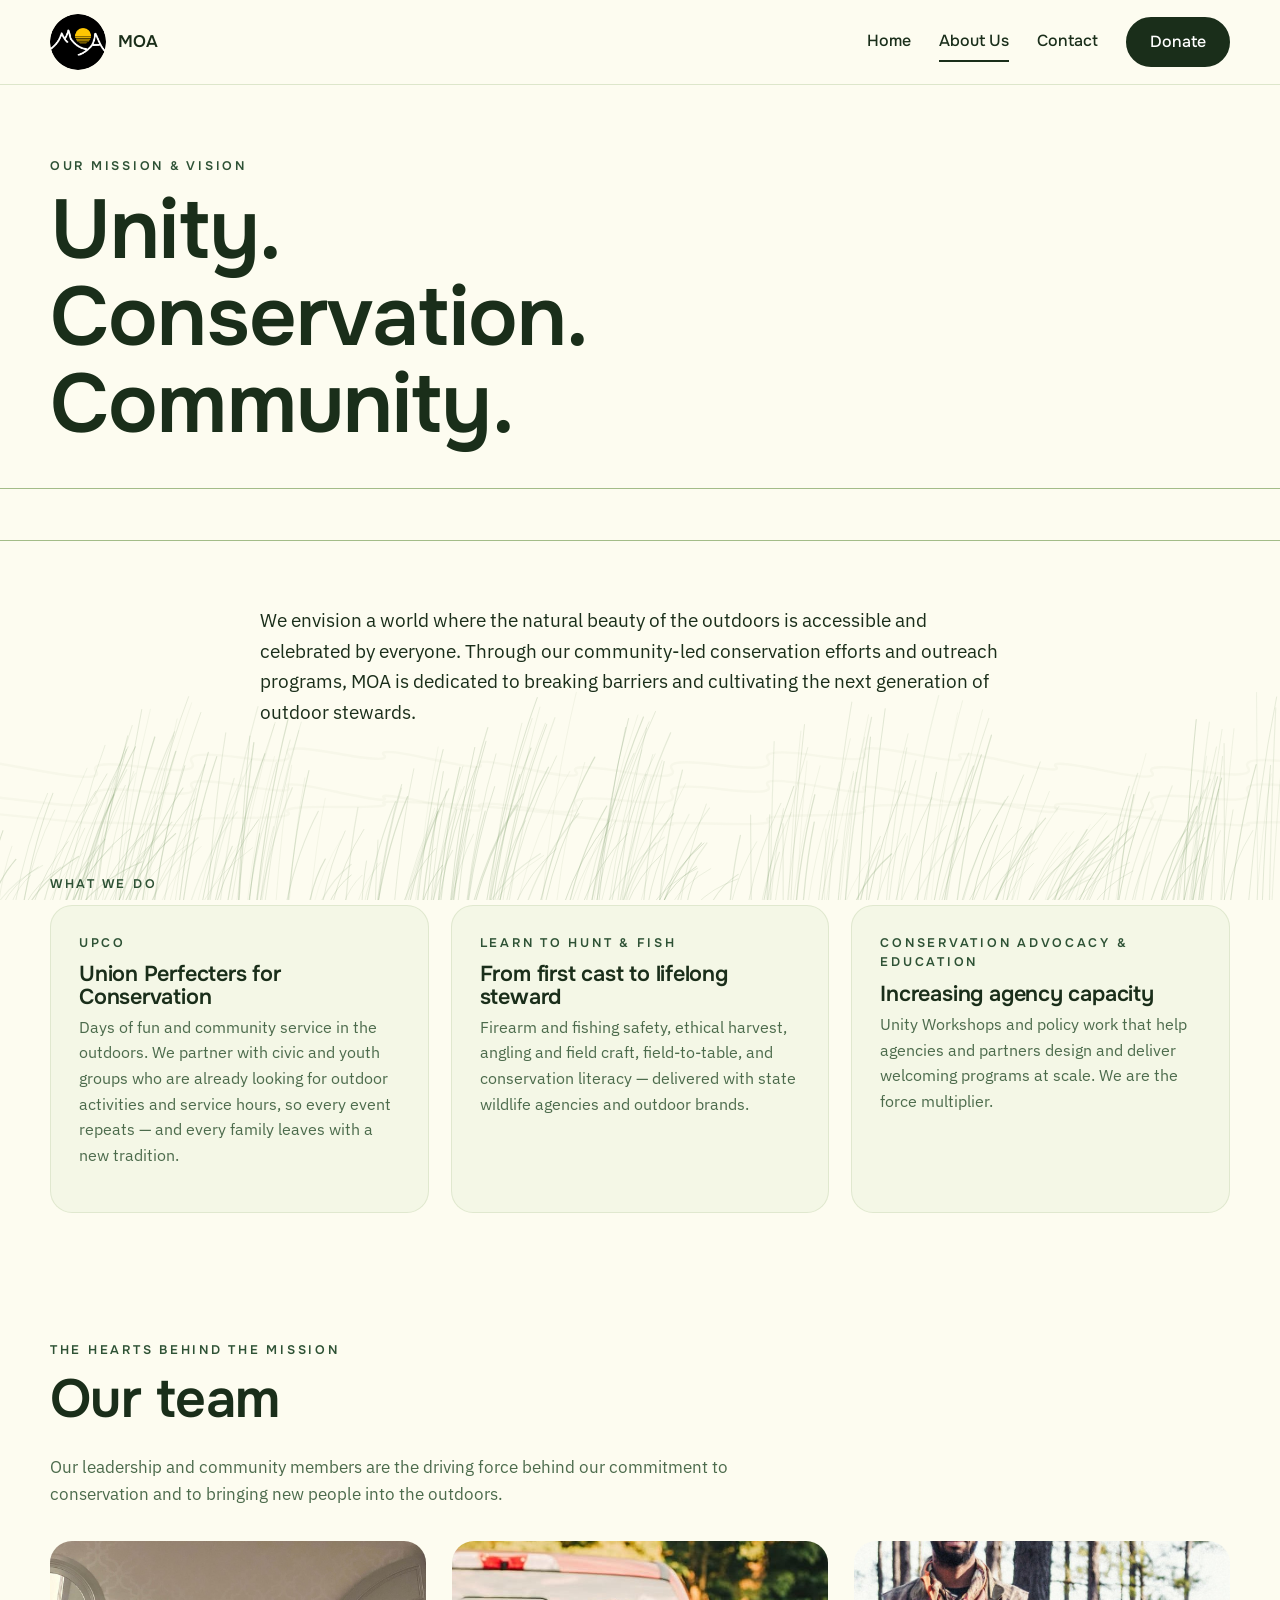
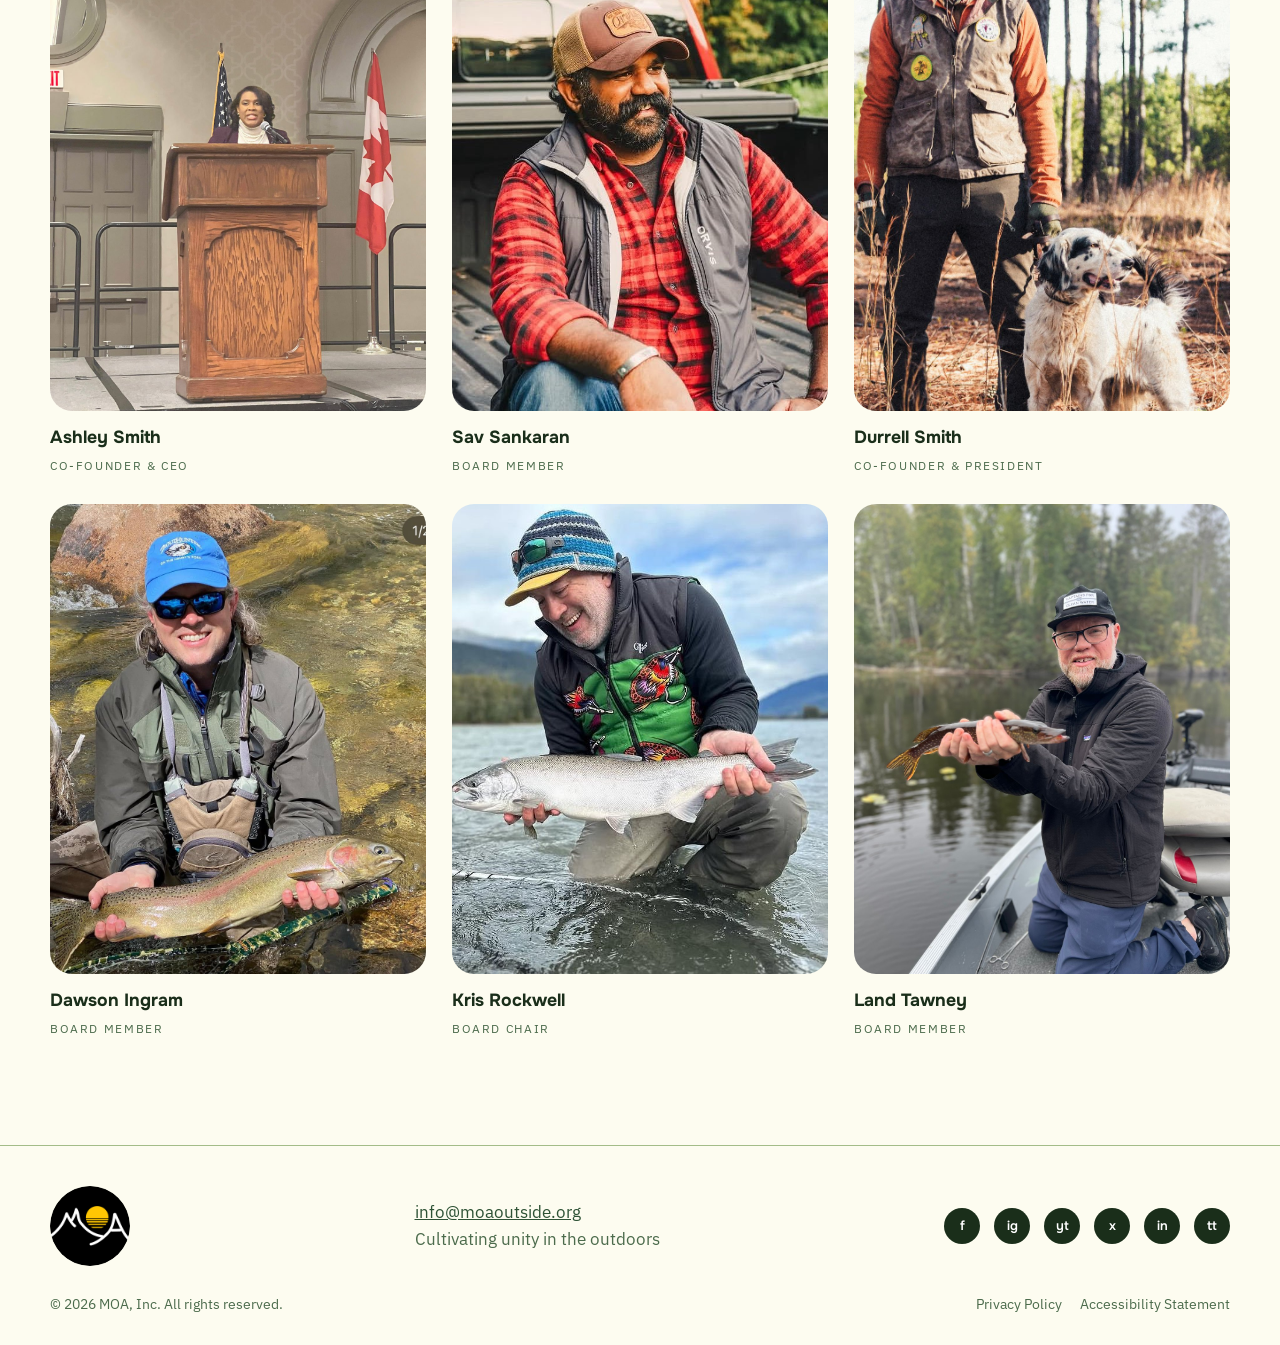
==== about-us/index.html @ 17e4f333 "MOA site: initial static rebuild (as delivered) Co-Authored-By: Claude Opus 5.5 <noreply@anthropic.c" ====
<!doctype html>
<html lang="en">
<head>
<meta charset="utf-8">
<meta name="viewport" content="width=device-width,initial-scale=1">
<title>About Us | MOA</title>
<meta name="description" content="Meet the team behind MOA and learn about UPCO, Learn to Hunt & Fish, and Conservation Advocacy & Education.">
<link rel="icon" href="/assets/logos/moa-badge.png">
<meta property="og:title" content="About Us | MOA"><meta property="og:description" content="Meet the team behind MOA and learn about UPCO, Learn to Hunt & Fish, and Conservation Advocacy & Education."><meta property="og:image" content="https://moaoutside.org/assets/img/hero-lake.jpg"><meta property="og:url" content="https://moaoutside.org/about-us">
<link rel="preconnect" href="https://fonts.googleapis.com"><link rel="preconnect" href="https://fonts.gstatic.com" crossorigin>
<link href="https://fonts.googleapis.com/css2?family=Onest:wght@400;500;600;700&family=IBM+Plex+Sans:ital,wght@0,400;0,500;0,600;1,400&display=swap" rel="stylesheet">
<link rel="stylesheet" href="/assets/site.css">
</head>
<body>
<div id="grass" aria-hidden="true"></div>
<header class="site-header"><div class="wrap">
  <a class="brand" href="/"><img src="/assets/logos/moa-badge.png" alt="MOA"><span>MOA</span></a>
  <button class="menu-btn" aria-label="Menu" aria-expanded="false">&#9776;</button>
  <nav class="nav">
    <a href="/" >Home</a>
    <a href="/about-us" aria-current="page">About Us</a>
    <a href="/contact" >Contact</a>
    <a class="btn" href="/contact#donate">Donate</a>
  </nav>
</div></header>
<main>

<section class="hero" style="padding-bottom:20px"><div class="wrap">
  <div class="kicker">Our Mission &amp; Vision</div>
  <h1 style="max-width:14ch">Unity. Conservation. Community.</h1>
</div></section>
<div class="marquee"><span>UNITY &bull; CONSERVATION &bull; COMMUNITY &bull; UNITY &bull; CONSERVATION &bull; COMMUNITY &bull; UNITY &bull; CONSERVATION &bull; COMMUNITY &bull;</span></div>
<section><div class="wrap prose">
  <p style="font-size:1.2rem">We envision a world where the natural beauty of the outdoors is accessible and celebrated by everyone. Through our community-led conservation efforts and outreach programs, MOA is dedicated to breaking barriers and cultivating the next generation of outdoor stewards.</p>
</div></section>

<section><div class="wrap">
  <div class="kicker">What we do</div>
  <div class="cards">
    <div class="card" id="upco"><div class="kicker">UPCO</div><h3>Union Perfecters for Conservation</h3><p>Days of fun and community service in the outdoors. We partner with civic and youth groups who are already looking for outdoor activities and service hours, so every event repeats — and every family leaves with a new tradition.</p></div>
    <div class="card" id="learn"><div class="kicker">Learn to Hunt &amp; Fish</div><h3>From first cast to lifelong steward</h3><p>Firearm and fishing safety, ethical harvest, angling and field craft, field-to-table, and conservation literacy — delivered with state wildlife agencies and outdoor brands.</p></div>
    <div class="card" id="advocacy"><div class="kicker">Conservation Advocacy &amp; Education</div><h3>Increasing agency capacity</h3><p>Unity Workshops and policy work that help agencies and partners design and deliver welcoming programs at scale. We are the force multiplier.</p></div>
  </div>
</div></section>

<section><div class="wrap">
  <div class="kicker">The Hearts Behind the Mission</div>
  <h2>Our team</h2>
  <p class="muted" style="max-width:44rem">Our leadership and community members are the driving force behind our commitment to conservation and to bringing new people into the outdoors.</p>
  <div class="team" style="margin-top:32px">
    <figure><img src="/assets/img/team-ashley-smith.jpg" alt="Ashley Smith"><figcaption><b>Ashley Smith</b><small>Co-Founder &amp; CEO</small></figcaption></figure>
    <figure><img src="/assets/img/team-sav-sankaran.jpg" alt="Sav Sankaran"><figcaption><b>Sav Sankaran</b><small>Board Member</small></figcaption></figure>
    <figure><img src="/assets/img/team-durrell-smith.jpg" alt="Durrell Smith"><figcaption><b>Durrell Smith</b><small>Co-Founder &amp; President</small></figcaption></figure>
    <figure><img src="/assets/img/team-dawson-ingram.jpg" alt="Dawson Ingram"><figcaption><b>Dawson Ingram</b><small>Board Member</small></figcaption></figure>
    <figure><img src="/assets/img/team-kris-rockwell.jpg" alt="Kris Rockwell"><figcaption><b>Kris Rockwell</b><small>Board Chair</small></figcaption></figure>
    <figure><img src="/assets/img/team-land-tawney.jpg" alt="Land Tawney"><figcaption><b>Land Tawney</b><small>Board Member</small></figcaption></figure>
  </div>
</div></section>

</main>
<footer class="site-footer"><div class="wrap">
  <div class="row">
    <img src="/assets/logos/moa-badge.png" alt="MOA">
    <div><a href="mailto:info@moaoutside.org">info@moaoutside.org</a><br><span class="muted">Cultivating unity in the outdoors</span></div>
    <div class="social">
      <a data-social="facebook" href="#" aria-label="Facebook">f</a><a data-social="instagram" href="#" aria-label="Instagram">ig</a><a data-social="youtube" href="#" aria-label="YouTube">yt</a><a data-social="x" href="#" aria-label="X">x</a><a data-social="linkedin" href="#" aria-label="LinkedIn">in</a><a data-social="tiktok" href="#" aria-label="TikTok">tt</a>
    </div>
  </div>
  <div class="legal"><span>&copy; 2026 MOA, Inc. All rights reserved.</span><span><a href="/privacy-policy">Privacy Policy</a><a href="/accessibility-statement">Accessibility Statement</a></span></div>
</div></footer>
<script src="/assets/site.js"></script>
</body></html>
---- assets/site.css ----
/* MOA — moaoutside.org
   Palette + type lifted from the Wix site and the 2026 print materials. */
:root{
  --cream:#fdfcf0; --card:#f4f7e6; --sage:#e8eed3; --line:#a3bc88;
  --forest:#1a2e1a; --green:#2e5235; --sun:#FFC603; --ink:#1a2e1a; --muted:#4c6b4c;
  --grass:#7b9a6a; --radius:22px; --radius-lg:36px;
  --font-head:'Onest',system-ui,sans-serif; --font-body:'IBM Plex Sans',system-ui,sans-serif;
}
*{box-sizing:border-box}
html{scroll-behavior:smooth}
body{margin:0;background:var(--cream);color:var(--ink);font-family:var(--font-body);font-size:17px;line-height:1.6;-webkit-font-smoothing:antialiased}
h1,h2,h3,h4{font-family:var(--font-head);color:var(--forest);letter-spacing:-.01em;line-height:1.05;margin:0 0 .5em;font-weight:600}
h1{font-size:clamp(2.6rem,6.5vw,5.2rem)}
h2{font-size:clamp(2rem,4.2vw,3.4rem)}
h3{font-size:1.35rem}
p{margin:0 0 1em}
a{color:var(--green)}
img{max-width:100%;display:block}
.wrap{width:min(1180px,calc(100% - 48px));margin:0 auto}
.kicker{font-family:var(--font-head);font-size:.78rem;letter-spacing:.22em;text-transform:uppercase;color:var(--green);font-weight:600;margin-bottom:.6rem}
.muted{color:var(--muted)}
.accent{color:var(--green);font-weight:500}

/* ---- grass background layer (drawn by grass.js) ---- */
#grass{position:fixed;inset:0;z-index:0;pointer-events:none;overflow:hidden}
#grass svg{position:absolute;left:0;bottom:0;width:100%;height:auto}
#grass .top{top:0;bottom:auto;transform:scaleY(-1)}
.blade{transform-box:fill-box;transform-origin:50% 100%;animation:sway var(--d,8s) ease-in-out var(--o,0s) infinite alternate}
@keyframes sway{from{transform:rotate(calc(var(--a,3deg) * -1))}to{transform:rotate(var(--a,3deg))}}
@media (prefers-reduced-motion:reduce){.blade{animation:none}}
main,header,footer{position:relative;z-index:1}

/* ---- header ---- */
.site-header{position:sticky;top:0;z-index:20;background:rgba(253,252,240,.85);backdrop-filter:blur(10px);border-bottom:1px solid rgba(163,188,136,.35)}
.site-header .wrap{display:flex;align-items:center;justify-content:space-between;height:84px}
.brand{display:flex;align-items:center;gap:12px;text-decoration:none;color:var(--forest);font-family:var(--font-head);font-weight:600;font-size:1.05rem}
.brand img{width:56px;height:56px;border-radius:50%}
.nav{display:flex;gap:28px;align-items:center}
.nav a{text-decoration:none;color:var(--forest);font-family:var(--font-head);font-weight:500;font-size:1rem;padding:6px 0;border-bottom:2px solid transparent}
.nav a[aria-current=page]{border-bottom-color:var(--forest)}
.nav a.btn{color:#fff;border-bottom:2px solid var(--forest);padding:10px 22px}
.btn{display:inline-block;background:var(--forest);color:#fff;border-radius:999px;padding:12px 26px;font-family:var(--font-head);font-weight:500;text-decoration:none;font-size:1rem;border:2px solid var(--forest);transition:transform .15s ease,background .15s}
.btn:hover{transform:translateY(-1px);background:var(--green);border-color:var(--green)}
.btn.outline{background:transparent;color:var(--forest)}
.btn.outline:hover{background:var(--forest);color:#fff}
.btn.sun{background:var(--sun);border-color:var(--sun);color:var(--forest)}
.menu-btn{display:none;background:none;border:0;font-size:1.6rem;color:var(--forest)}
@media (max-width:820px){
  .nav{display:none;position:absolute;top:84px;left:0;right:0;background:var(--cream);flex-direction:column;padding:18px 24px 26px;border-bottom:1px solid var(--line)}
  .nav.open{display:flex}
  .menu-btn{display:block}
}

/* ---- hero ---- */
.hero{padding:72px 0 40px}
.hero .grid{display:grid;grid-template-columns:1.05fr 1fr;gap:48px;align-items:center}
.hero h1{margin-bottom:1.2rem}
.hero p{font-size:1.15rem;max-width:34rem}
.hero-img{position:relative}
.hero-img img{border-radius:var(--radius-lg) var(--radius-lg) var(--radius-lg) 0;aspect-ratio:1/1;object-fit:cover;width:100%}
.est{position:absolute;left:-28px;bottom:-22px;background:#fff;border-radius:999px;padding:16px 24px;font-family:var(--font-head);font-weight:600;color:var(--forest);box-shadow:0 10px 30px rgba(26,46,26,.12)}
@media (max-width:820px){.hero .grid{grid-template-columns:1fr}.hero{padding-top:36px}.est{left:12px}}

/* ---- sections & cards ---- */
section{padding:64px 0}
.cards{display:grid;grid-template-columns:repeat(3,1fr);gap:22px}
.card{background:var(--card);border-radius:var(--radius);padding:28px;border:1px solid rgba(163,188,136,.25)}
.card img.thumb{border-radius:16px;aspect-ratio:4/3;object-fit:cover;margin-bottom:18px}
.card h3{margin-bottom:.4rem}
.card p{color:var(--muted);font-size:1rem}
.card .btn{margin-top:8px;padding:9px 20px;font-size:.95rem}
@media (max-width:900px){.cards{grid-template-columns:1fr}}
.split{display:grid;grid-template-columns:1fr 1fr;gap:40px;align-items:center}
.split img{border-radius:var(--radius-lg) 0 var(--radius-lg) var(--radius-lg);aspect-ratio:4/5;object-fit:cover;width:100%}
.split .card{padding:44px}
@media (max-width:900px){.split{grid-template-columns:1fr}}
.dark{background:var(--forest);color:#f4f7e6;border-radius:var(--radius-lg)}
.dark h2,.dark h3{color:#fff}.dark .kicker{color:var(--sun)}
.dark p{color:#dbe6d3}
.marquee{overflow:hidden;white-space:nowrap;border-top:1px solid var(--line);border-bottom:1px solid var(--line);padding:14px 0;font-family:var(--font-head);font-weight:600;letter-spacing:.25em;color:var(--green);font-size:.9rem}
.marquee span{display:inline-block;padding-left:100%;animation:marquee 28s linear infinite}
@keyframes marquee{to{transform:translateX(-100%)}}
@media (prefers-reduced-motion:reduce){.marquee span{animation:none;padding-left:0}}

/* ---- team ---- */
.team{display:grid;grid-template-columns:repeat(3,1fr);gap:26px}
.team figure{margin:0}
.team img{border-radius:var(--radius);aspect-ratio:4/5;object-fit:cover;width:100%}
.team figcaption{margin-top:12px}
.team b{font-family:var(--font-head);display:block;font-size:1.1rem;color:var(--forest)}
.team small{letter-spacing:.14em;text-transform:uppercase;font-size:.72rem;color:var(--muted)}
@media (max-width:900px){.team{grid-template-columns:repeat(2,1fr)}}
@media (max-width:560px){.team{grid-template-columns:1fr}}

/* ---- video ---- */
.video-wrap{position:relative;aspect-ratio:16/9;border-radius:var(--radius);overflow:hidden;background:#000;box-shadow:0 20px 50px rgba(26,46,26,.18)}
.video-wrap iframe{position:absolute;inset:0;width:100%;height:100%;border:0}
.video-placeholder{position:absolute;inset:0;display:flex;flex-direction:column;align-items:center;justify-content:center;color:#fff;text-align:center;padding:24px;background:linear-gradient(160deg,#1a2e1a,#2e5235)}

/* ---- partners ---- */
.partners{display:grid;grid-template-columns:repeat(4,1fr);gap:28px;align-items:center}
.partners div{background:#fff;border-radius:16px;padding:26px;text-align:center;font-family:var(--font-head);font-weight:600;color:var(--forest);border:1px solid var(--sage);min-height:110px;display:flex;align-items:center;justify-content:center}
.partners img{max-height:70px;width:auto;margin:0 auto}
@media (max-width:820px){.partners{grid-template-columns:repeat(2,1fr)}}

/* ---- forms ---- */
form.card{max-width:560px}
label{display:block;font-family:var(--font-head);font-weight:500;font-size:.95rem;margin:14px 0 6px}
input,textarea{width:100%;padding:12px 14px;border:1px solid var(--line);border-radius:12px;background:#fff;font:inherit}
textarea{min-height:120px}

/* ---- footer ---- */
.site-footer{border-top:1px solid var(--line);padding:40px 0 30px;margin-top:40px;background:rgba(253,252,240,.7)}
.site-footer .row{display:flex;flex-wrap:wrap;gap:24px;align-items:center;justify-content:space-between}
.site-footer .row img{width:80px;height:80px;border-radius:50%}
.social{display:flex;gap:14px}
.social a{width:36px;height:36px;border-radius:50%;background:var(--forest);color:#fff;display:flex;align-items:center;justify-content:center;text-decoration:none;font-family:var(--font-head);font-size:.8rem;font-weight:600}
.legal{display:flex;justify-content:space-between;flex-wrap:wrap;gap:12px;font-size:.9rem;color:var(--muted);margin-top:26px}
.legal a{color:var(--muted);text-decoration:none;margin-left:18px}
.prose{max-width:760px}
.prose h2{font-size:1.6rem;margin-top:2rem}
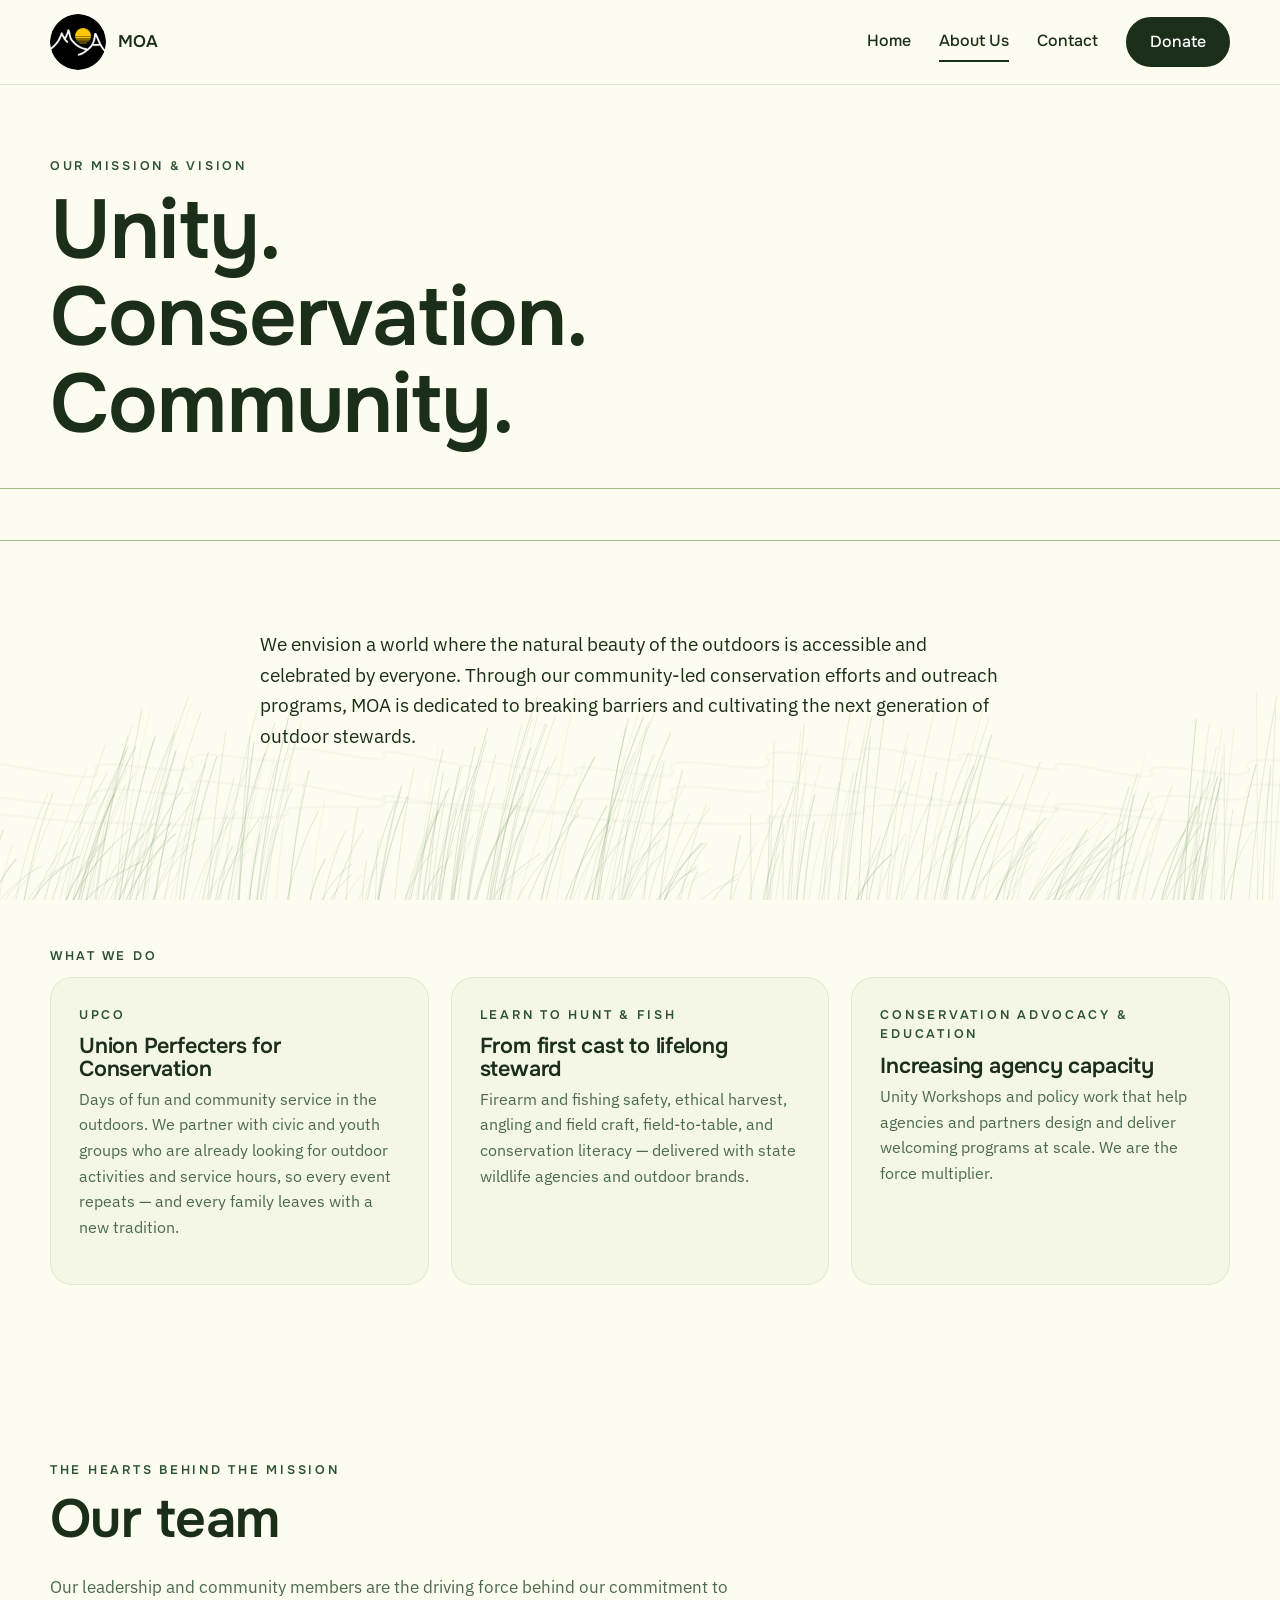
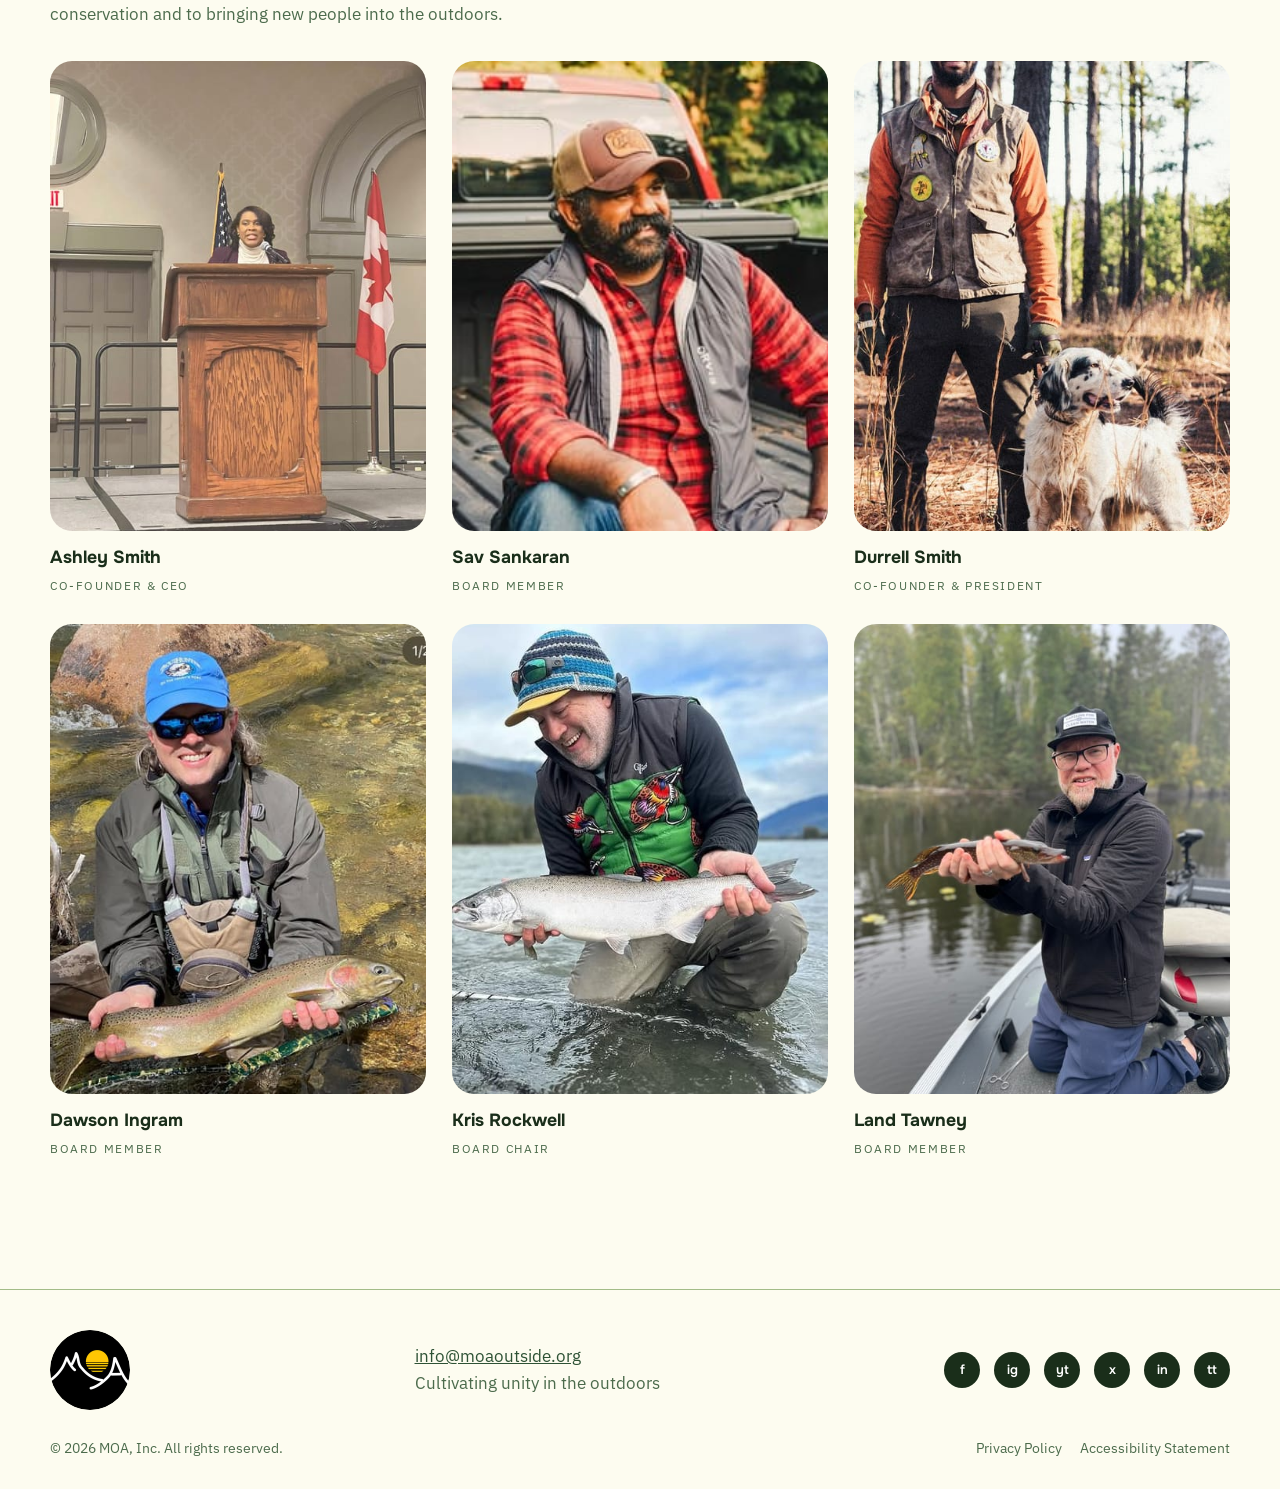
==== commit 736e5d23: "Step 2: design pass — responsive images, focus rings, hover fixes - srcset/sizes (480–1600w mozjpeg)" ====
--- a/about-us/index.html
+++ b/about-us/index.html
@@ -5,25 +5,26 @@
 <meta name="viewport" content="width=device-width,initial-scale=1">
 <title>About Us | MOA</title>
 <meta name="description" content="Meet the team behind MOA and learn about UPCO, Learn to Hunt & Fish, and Conservation Advocacy & Education.">
-<link rel="icon" href="/assets/logos/moa-badge.png">
+<link rel="icon" href="/assets/logos/moa-badge-160.png">
 <meta property="og:title" content="About Us | MOA"><meta property="og:description" content="Meet the team behind MOA and learn about UPCO, Learn to Hunt & Fish, and Conservation Advocacy & Education."><meta property="og:image" content="https://moaoutside.org/assets/img/hero-lake.jpg"><meta property="og:url" content="https://moaoutside.org/about-us">
 <link rel="preconnect" href="https://fonts.googleapis.com"><link rel="preconnect" href="https://fonts.gstatic.com" crossorigin>
 <link href="https://fonts.googleapis.com/css2?family=Onest:wght@400;500;600;700&family=IBM+Plex+Sans:ital,wght@0,400;0,500;0,600;1,400&display=swap" rel="stylesheet">
 <link rel="stylesheet" href="/assets/site.css">
 </head>
 <body>
+<a class="skip" href="#main">Skip to content</a>
 <div id="grass" aria-hidden="true"></div>
 <header class="site-header"><div class="wrap">
-  <a class="brand" href="/"><img src="/assets/logos/moa-badge.png" alt="MOA"><span>MOA</span></a>
-  <button class="menu-btn" aria-label="Menu" aria-expanded="false">&#9776;</button>
-  <nav class="nav">
+  <a class="brand" href="/"><img src="/assets/logos/moa-badge-160.png" alt="MOA" width="56" height="56"><span>MOA</span></a>
+  <button class="menu-btn" aria-label="Menu" aria-expanded="false" aria-controls="site-nav">&#9776;</button>
+  <nav class="nav" id="site-nav" aria-label="Main">
     <a href="/" >Home</a>
     <a href="/about-us" aria-current="page">About Us</a>
     <a href="/contact" >Contact</a>
     <a class="btn" href="/contact#donate">Donate</a>
   </nav>
 </div></header>
-<main>
+<main id="main">
 
 <section class="hero" style="padding-bottom:20px"><div class="wrap">
   <div class="kicker">Our Mission &amp; Vision</div>
@@ -48,19 +49,19 @@
   <h2>Our team</h2>
   <p class="muted" style="max-width:44rem">Our leadership and community members are the driving force behind our commitment to conservation and to bringing new people into the outdoors.</p>
   <div class="team" style="margin-top:32px">
-    <figure><img src="/assets/img/team-ashley-smith.jpg" alt="Ashley Smith"><figcaption><b>Ashley Smith</b><small>Co-Founder &amp; CEO</small></figcaption></figure>
-    <figure><img src="/assets/img/team-sav-sankaran.jpg" alt="Sav Sankaran"><figcaption><b>Sav Sankaran</b><small>Board Member</small></figcaption></figure>
-    <figure><img src="/assets/img/team-durrell-smith.jpg" alt="Durrell Smith"><figcaption><b>Durrell Smith</b><small>Co-Founder &amp; President</small></figcaption></figure>
-    <figure><img src="/assets/img/team-dawson-ingram.jpg" alt="Dawson Ingram"><figcaption><b>Dawson Ingram</b><small>Board Member</small></figcaption></figure>
-    <figure><img src="/assets/img/team-kris-rockwell.jpg" alt="Kris Rockwell"><figcaption><b>Kris Rockwell</b><small>Board Chair</small></figcaption></figure>
-    <figure><img src="/assets/img/team-land-tawney.jpg" alt="Land Tawney"><figcaption><b>Land Tawney</b><small>Board Member</small></figcaption></figure>
+    <figure><img src="/assets/img/team-ashley-smith-1200w.jpg" srcset="/assets/img/team-ashley-smith-480w.jpg 480w, /assets/img/team-ashley-smith-800w.jpg 800w, /assets/img/team-ashley-smith-1200w.jpg 1200w" sizes="(max-width:560px) calc(100vw - 48px), (max-width:900px) calc(50vw - 37px), 376px" width="1200" height="1600" loading="lazy" decoding="async" alt="Ashley Smith"><figcaption><b>Ashley Smith</b><small>Co-Founder &amp; CEO</small></figcaption></figure>
+    <figure><img src="/assets/img/team-sav-sankaran-1170w.jpg" srcset="/assets/img/team-sav-sankaran-480w.jpg 480w, /assets/img/team-sav-sankaran-800w.jpg 800w, /assets/img/team-sav-sankaran-1170w.jpg 1170w" sizes="(max-width:560px) calc(100vw - 48px), (max-width:900px) calc(50vw - 37px), 376px" width="1170" height="799" loading="lazy" decoding="async" alt="Sav Sankaran"><figcaption><b>Sav Sankaran</b><small>Board Member</small></figcaption></figure>
+    <figure><img src="/assets/img/team-durrell-smith-849w.jpg" srcset="/assets/img/team-durrell-smith-480w.jpg 480w, /assets/img/team-durrell-smith-800w.jpg 800w, /assets/img/team-durrell-smith-849w.jpg 849w" sizes="(max-width:560px) calc(100vw - 48px), (max-width:900px) calc(50vw - 37px), 376px" width="849" height="1600" loading="lazy" decoding="async" alt="Durrell Smith"><figcaption><b>Durrell Smith</b><small>Co-Founder &amp; President</small></figcaption></figure>
+    <figure><img src="/assets/img/team-dawson-ingram-1170w.jpg" srcset="/assets/img/team-dawson-ingram-480w.jpg 480w, /assets/img/team-dawson-ingram-800w.jpg 800w, /assets/img/team-dawson-ingram-1170w.jpg 1170w" sizes="(max-width:560px) calc(100vw - 48px), (max-width:900px) calc(50vw - 37px), 376px" width="1170" height="1260" loading="lazy" decoding="async" alt="Dawson Ingram"><figcaption><b>Dawson Ingram</b><small>Board Member</small></figcaption></figure>
+    <figure><img src="/assets/img/team-kris-rockwell-645w.jpg" srcset="/assets/img/team-kris-rockwell-480w.jpg 480w, /assets/img/team-kris-rockwell-645w.jpg 645w" sizes="(max-width:560px) calc(100vw - 48px), (max-width:900px) calc(50vw - 37px), 376px" width="645" height="880" loading="lazy" decoding="async" alt="Kris Rockwell"><figcaption><b>Kris Rockwell</b><small>Board Chair</small></figcaption></figure>
+    <figure><img src="/assets/img/team-land-tawney-1200w.jpg" srcset="/assets/img/team-land-tawney-480w.jpg 480w, /assets/img/team-land-tawney-800w.jpg 800w, /assets/img/team-land-tawney-1200w.jpg 1200w" sizes="(max-width:560px) calc(100vw - 48px), (max-width:900px) calc(50vw - 37px), 376px" width="1200" height="1600" loading="lazy" decoding="async" alt="Land Tawney"><figcaption><b>Land Tawney</b><small>Board Member</small></figcaption></figure>
   </div>
 </div></section>
 
 </main>
 <footer class="site-footer"><div class="wrap">
   <div class="row">
-    <img src="/assets/logos/moa-badge.png" alt="MOA">
+    <img src="/assets/logos/moa-badge-160.png" alt="MOA" width="80" height="80" loading="lazy">
     <div><a href="mailto:info@moaoutside.org">info@moaoutside.org</a><br><span class="muted">Cultivating unity in the outdoors</span></div>
     <div class="social">
       <a data-social="facebook" href="#" aria-label="Facebook">f</a><a data-social="instagram" href="#" aria-label="Instagram">ig</a><a data-social="youtube" href="#" aria-label="YouTube">yt</a><a data-social="x" href="#" aria-label="X">x</a><a data-social="linkedin" href="#" aria-label="LinkedIn">in</a><a data-social="tiktok" href="#" aria-label="TikTok">tt</a>
--- a/assets/site.css
+++ b/assets/site.css
@@ -15,13 +15,13 @@
 h3{font-size:1.35rem}
 p{margin:0 0 1em}
 a{color:var(--green)}
-img{max-width:100%;display:block}
+img{max-width:100%;height:auto;display:block}
 .wrap{width:min(1180px,calc(100% - 48px));margin:0 auto}
 .kicker{font-family:var(--font-head);font-size:.78rem;letter-spacing:.22em;text-transform:uppercase;color:var(--green);font-weight:600;margin-bottom:.6rem}
 .muted{color:var(--muted)}
 .accent{color:var(--green);font-weight:500}
 
-/* ---- grass background layer (drawn by grass.js) ---- */
+/* ---- grass background layer (drawn by site.js drawGrass) ---- */
 #grass{position:fixed;inset:0;z-index:0;pointer-events:none;overflow:hidden}
 #grass svg{position:absolute;left:0;bottom:0;width:100%;height:auto}
 #grass .top{top:0;bottom:auto;transform:scaleY(-1)}
@@ -30,6 +30,14 @@
 @media (prefers-reduced-motion:reduce){.blade{animation:none}}
 main,header,footer{position:relative;z-index:1}
 
+/* ---- keyboard focus + skip link ---- */
+:focus-visible{outline:3px solid var(--green);outline-offset:3px;border-radius:6px}
+.btn:focus-visible,.social a:focus-visible{border-radius:999px}
+.dark :focus-visible{outline-color:var(--sun)}
+.skip{position:absolute;left:16px;top:-60px;z-index:50;background:var(--forest);color:#fff;padding:10px 18px;border-radius:999px;font-family:var(--font-head);text-decoration:none;transition:top .15s}
+.skip:focus{top:12px}
+@media (prefers-reduced-motion:reduce){html{scroll-behavior:auto}.btn,.social a{transition:none}.btn:hover,.social a:hover{transform:none}}
+
 /* ---- header ---- */
 .site-header{position:sticky;top:0;z-index:20;background:rgba(253,252,240,.85);backdrop-filter:blur(10px);border-bottom:1px solid rgba(163,188,136,.35)}
 .site-header .wrap{display:flex;align-items:center;justify-content:space-between;height:84px}
@@ -37,14 +45,21 @@
 .brand img{width:56px;height:56px;border-radius:50%}
 .nav{display:flex;gap:28px;align-items:center}
 .nav a{text-decoration:none;color:var(--forest);font-family:var(--font-head);font-weight:500;font-size:1rem;padding:6px 0;border-bottom:2px solid transparent}
+.nav a:hover{border-bottom-color:var(--line)}
 .nav a[aria-current=page]{border-bottom-color:var(--forest)}
 .nav a.btn{color:#fff;border-bottom:2px solid var(--forest);padding:10px 22px}
-.btn{display:inline-block;background:var(--forest);color:#fff;border-radius:999px;padding:12px 26px;font-family:var(--font-head);font-weight:500;text-decoration:none;font-size:1rem;border:2px solid var(--forest);transition:transform .15s ease,background .15s}
+.nav a.btn:hover{border-color:var(--green)}
+button.btn{cursor:pointer}
+.btn{display:inline-block;background:var(--forest);color:#fff;border-radius:999px;padding:12px 26px;font-family:var(--font-head);font-weight:500;text-decoration:none;font-size:1rem;border:2px solid var(--forest);transition:transform .15s ease,background .15s,color .15s,border-color .15s,box-shadow .15s}
 .btn:hover{transform:translateY(-1px);background:var(--green);border-color:var(--green)}
 .btn.outline{background:transparent;color:var(--forest)}
 .btn.outline:hover{background:var(--forest);color:#fff}
 .btn.sun{background:var(--sun);border-color:var(--sun);color:var(--forest)}
-.menu-btn{display:none;background:none;border:0;font-size:1.6rem;color:var(--forest)}
+.btn.sun:hover{background:var(--sun);border-color:var(--sun);color:var(--forest);box-shadow:0 8px 20px rgba(0,0,0,.22)}
+.btn.light{color:#fff;border-color:#fff}
+.btn.light:hover{background:#fff;border-color:#fff;color:var(--forest)}
+.actions{display:flex;flex-wrap:wrap;gap:12px;margin-top:8px}
+.menu-btn{display:none;background:none;border:0;font-size:1.6rem;color:var(--forest);cursor:pointer;padding:6px 10px;border-radius:12px;line-height:1}
 @media (max-width:820px){
   .nav{display:none;position:absolute;top:84px;left:0;right:0;background:var(--cream);flex-direction:column;padding:18px 24px 26px;border-bottom:1px solid var(--line)}
   .nav.open{display:flex}
@@ -62,9 +77,9 @@
 @media (max-width:820px){.hero .grid{grid-template-columns:1fr}.hero{padding-top:36px}.est{left:12px}}
 
 /* ---- sections & cards ---- */
-section{padding:64px 0}
+section{padding:clamp(48px,7vw,88px) 0}
 .cards{display:grid;grid-template-columns:repeat(3,1fr);gap:22px}
-.card{background:var(--card);border-radius:var(--radius);padding:28px;border:1px solid rgba(163,188,136,.25)}
+.card{background:var(--card);border-radius:var(--radius);padding:clamp(22px,3vw,28px);border:1px solid rgba(163,188,136,.25)}
 .card img.thumb{border-radius:16px;aspect-ratio:4/3;object-fit:cover;margin-bottom:18px}
 .card h3{margin-bottom:.4rem}
 .card p{color:var(--muted);font-size:1rem}
@@ -72,7 +87,10 @@
 @media (max-width:900px){.cards{grid-template-columns:1fr}}
 .split{display:grid;grid-template-columns:1fr 1fr;gap:40px;align-items:center}
 .split img{border-radius:var(--radius-lg) 0 var(--radius-lg) var(--radius-lg);aspect-ratio:4/5;object-fit:cover;width:100%}
-.split .card{padding:44px}
+.split>*{min-width:0}
+.split .card{padding:clamp(24px,4vw,44px)}
+.dark.cta{padding:clamp(32px,6vw,56px)}
+.card a[href^="mailto:"]{overflow-wrap:anywhere}
 @media (max-width:900px){.split{grid-template-columns:1fr}}
 .dark{background:var(--forest);color:#f4f7e6;border-radius:var(--radius-lg)}
 .dark h2,.dark h3{color:#fff}.dark .kicker{color:var(--sun)}
@@ -106,7 +124,9 @@
 /* ---- forms ---- */
 form.card{max-width:560px}
 label{display:block;font-family:var(--font-head);font-weight:500;font-size:.95rem;margin:14px 0 6px}
-input,textarea{width:100%;padding:12px 14px;border:1px solid var(--line);border-radius:12px;background:#fff;font:inherit}
+input,textarea{width:100%;padding:12px 14px;border:1px solid var(--line);border-radius:12px;background:#fff;font:inherit;color:var(--ink);transition:border-color .15s,box-shadow .15s}
+input:hover,textarea:hover{border-color:var(--green)}
+input:focus,textarea:focus{outline:none;border-color:var(--green);box-shadow:0 0 0 3px rgba(46,82,53,.25)}
 textarea{min-height:120px}
 
 /* ---- footer ---- */
@@ -114,8 +134,11 @@
 .site-footer .row{display:flex;flex-wrap:wrap;gap:24px;align-items:center;justify-content:space-between}
 .site-footer .row img{width:80px;height:80px;border-radius:50%}
 .social{display:flex;gap:14px}
-.social a{width:36px;height:36px;border-radius:50%;background:var(--forest);color:#fff;display:flex;align-items:center;justify-content:center;text-decoration:none;font-family:var(--font-head);font-size:.8rem;font-weight:600}
+.social a{width:36px;height:36px;border-radius:50%;background:var(--forest);color:#fff;display:flex;align-items:center;justify-content:center;text-decoration:none;font-family:var(--font-head);font-size:.8rem;font-weight:600;transition:background .15s,transform .15s}
+.social a:hover{background:var(--green);transform:translateY(-1px)}
 .legal{display:flex;justify-content:space-between;flex-wrap:wrap;gap:12px;font-size:.9rem;color:var(--muted);margin-top:26px}
-.legal a{color:var(--muted);text-decoration:none;margin-left:18px}
+.legal span:last-child{display:flex;flex-wrap:wrap;gap:18px}
+.legal a{color:var(--muted);text-decoration:none}
+.legal a:hover{color:var(--forest);text-decoration:underline}
 .prose{max-width:760px}
 .prose h2{font-size:1.6rem;margin-top:2rem}
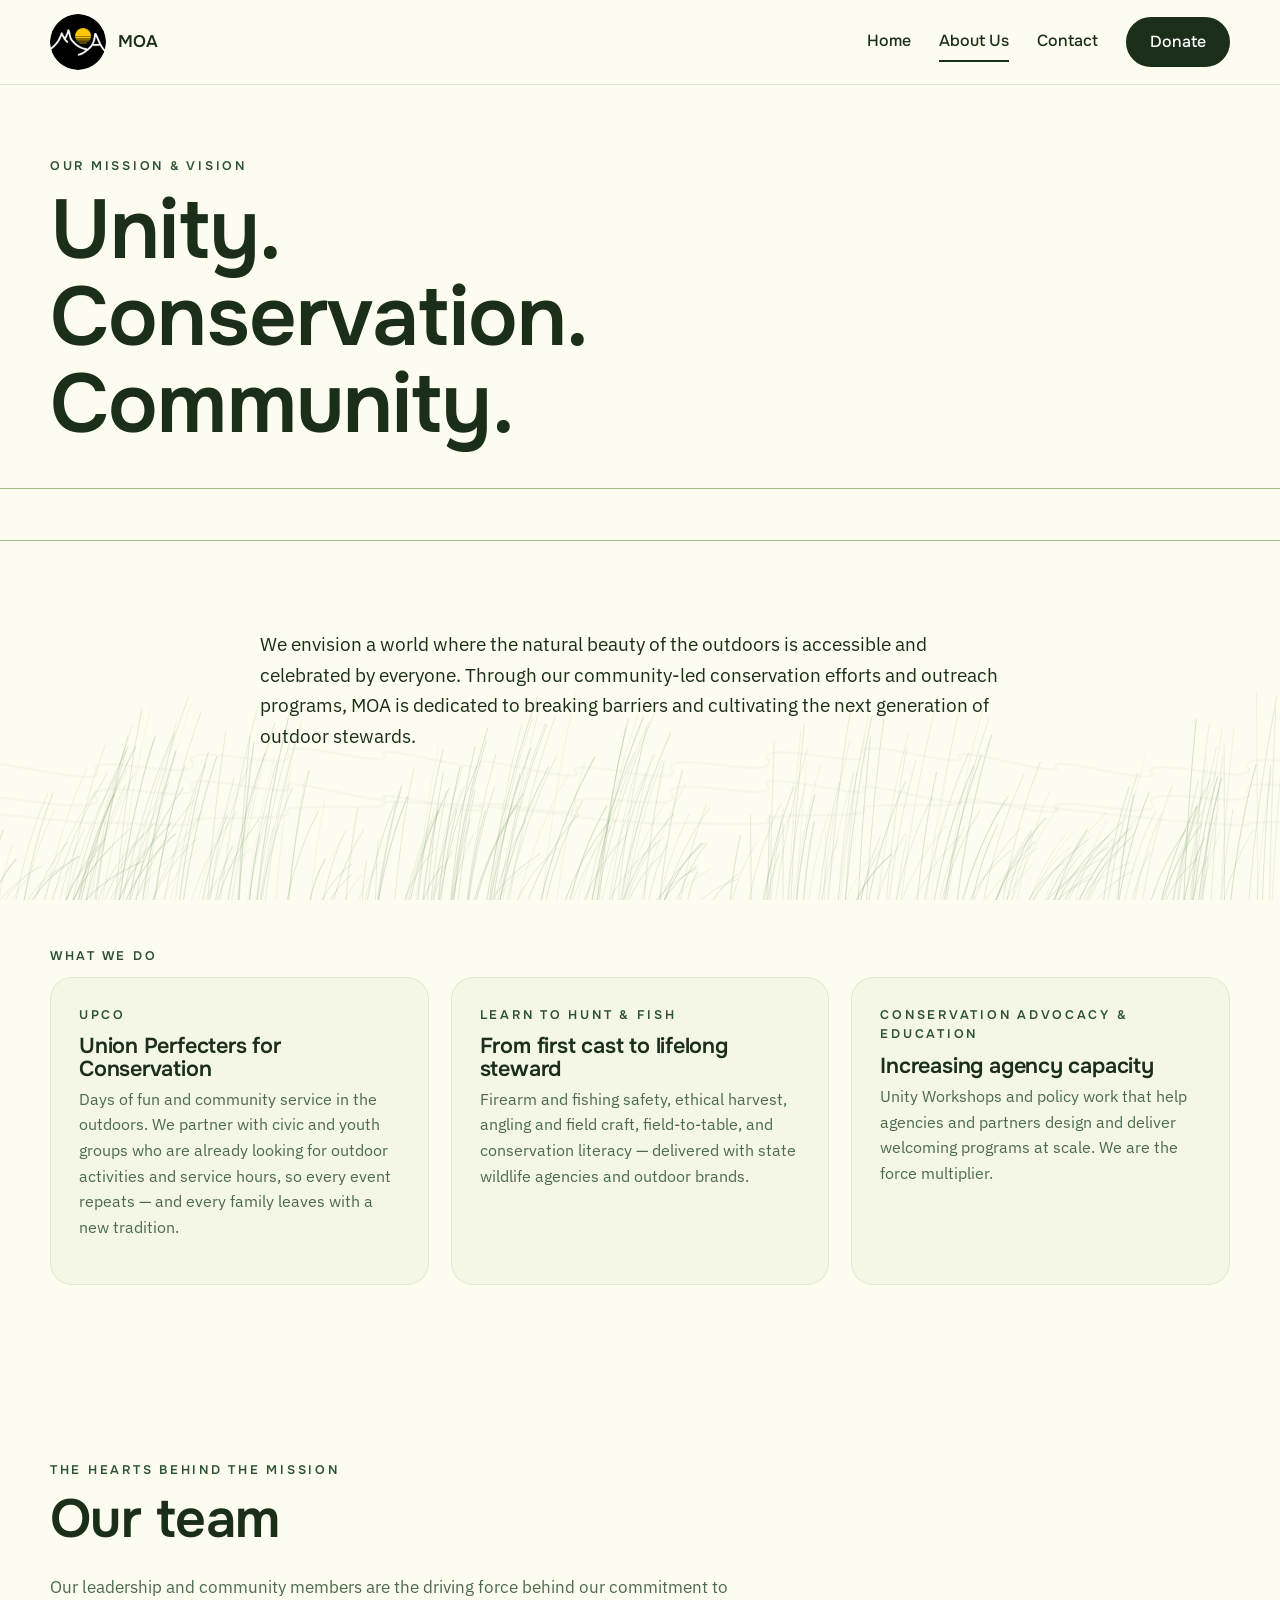
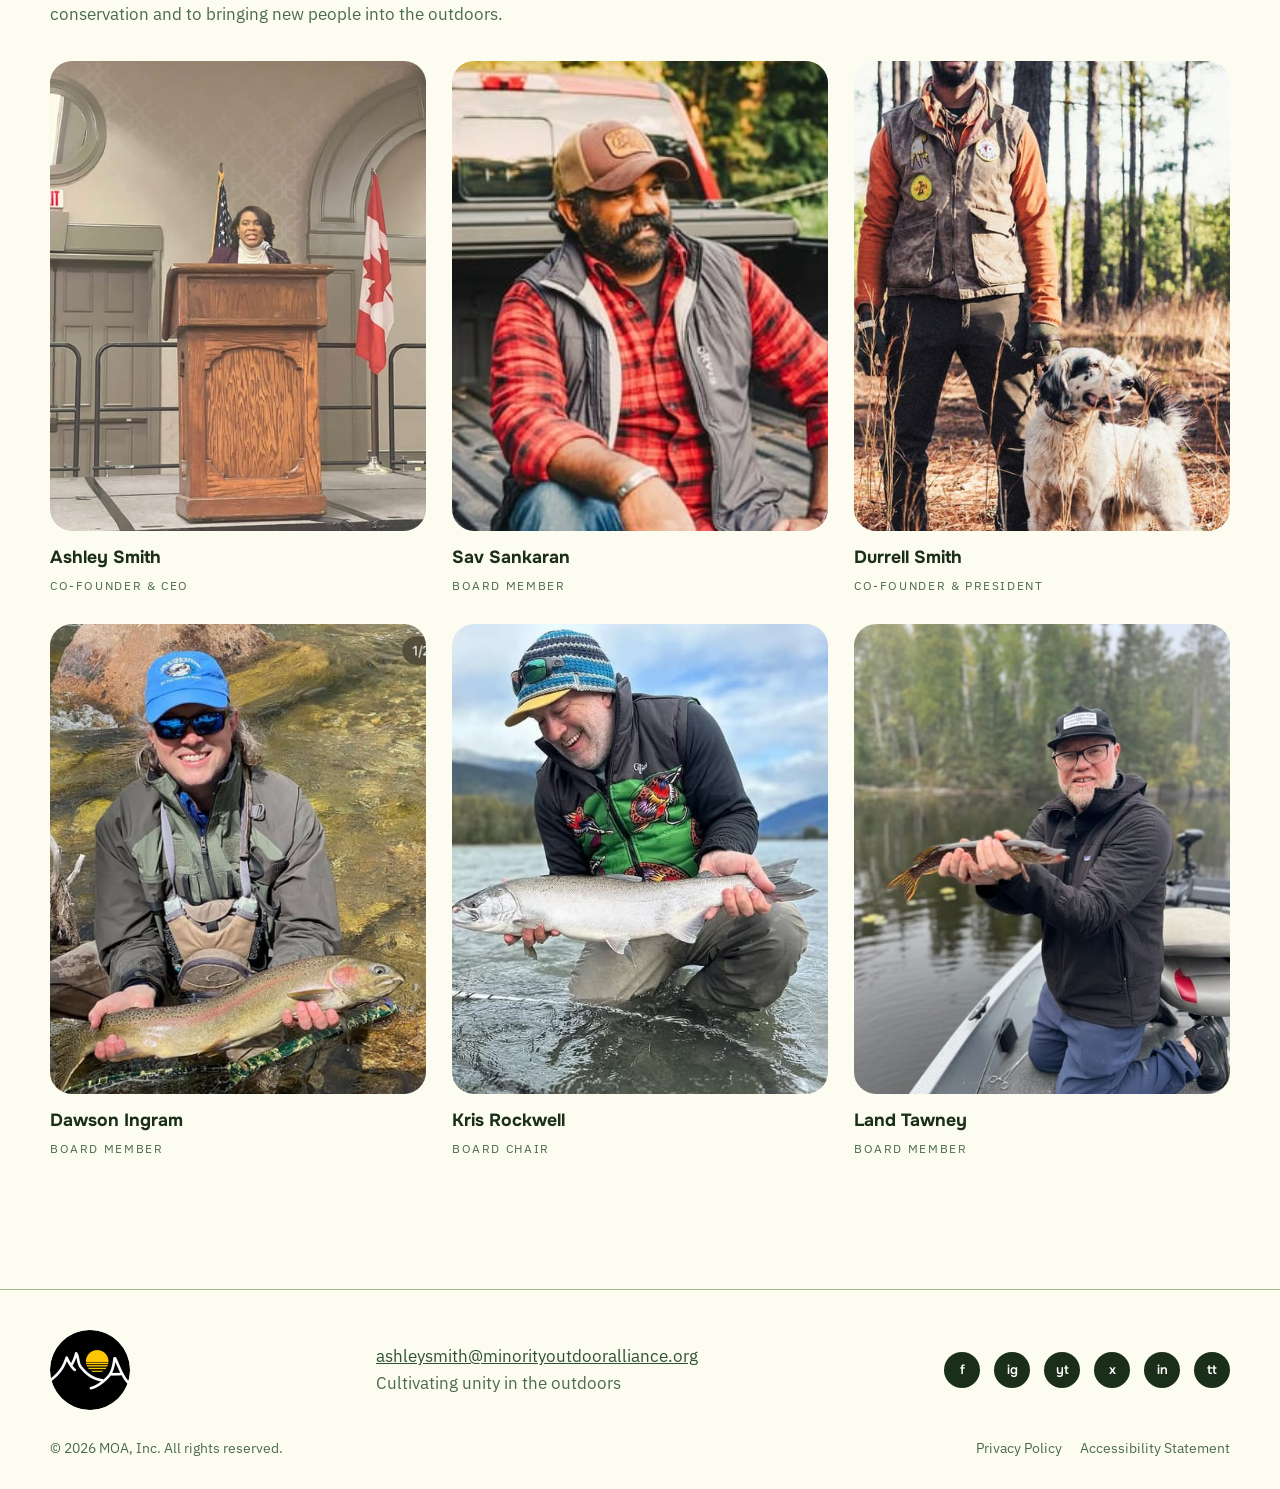
==== commit fbb4ca17: "Contact email: use ashleysmith@minorityoutdooralliance.org everywhere Co-Authored-By: Claude Fable 5" ====
--- a/about-us/index.html
+++ b/about-us/index.html
@@ -21,7 +21,7 @@
     <a href="/" >Home</a>
     <a href="/about-us" aria-current="page">About Us</a>
     <a href="/contact" >Contact</a>
-    <a class="btn" href="/contact#donate">Donate</a>
+    <a class="btn" href="/donate">Donate</a>
   </nav>
 </div></header>
 <main id="main">
@@ -62,7 +62,7 @@
 <footer class="site-footer"><div class="wrap">
   <div class="row">
     <img src="/assets/logos/moa-badge-160.png" alt="MOA" width="80" height="80" loading="lazy">
-    <div><a href="mailto:info@moaoutside.org">info@moaoutside.org</a><br><span class="muted">Cultivating unity in the outdoors</span></div>
+    <div><a href="mailto:ashleysmith@minorityoutdooralliance.org">ashleysmith@minorityoutdooralliance.org</a><br><span class="muted">Cultivating unity in the outdoors</span></div>
     <div class="social">
       <a data-social="facebook" href="#" aria-label="Facebook">f</a><a data-social="instagram" href="#" aria-label="Instagram">ig</a><a data-social="youtube" href="#" aria-label="YouTube">yt</a><a data-social="x" href="#" aria-label="X">x</a><a data-social="linkedin" href="#" aria-label="LinkedIn">in</a><a data-social="tiktok" href="#" aria-label="TikTok">tt</a>
     </div>
--- a/assets/site.css
+++ b/assets/site.css
@@ -34,6 +34,7 @@
 :focus-visible{outline:3px solid var(--green);outline-offset:3px;border-radius:6px}
 .btn:focus-visible,.social a:focus-visible{border-radius:999px}
 .dark :focus-visible{outline-color:var(--sun)}
+[hidden]{display:none!important}
 .skip{position:absolute;left:16px;top:-60px;z-index:50;background:var(--forest);color:#fff;padding:10px 18px;border-radius:999px;font-family:var(--font-head);text-decoration:none;transition:top .15s}
 .skip:focus{top:12px}
 @media (prefers-reduced-motion:reduce){html{scroll-behavior:auto}.btn,.social a{transition:none}.btn:hover,.social a:hover{transform:none}}
